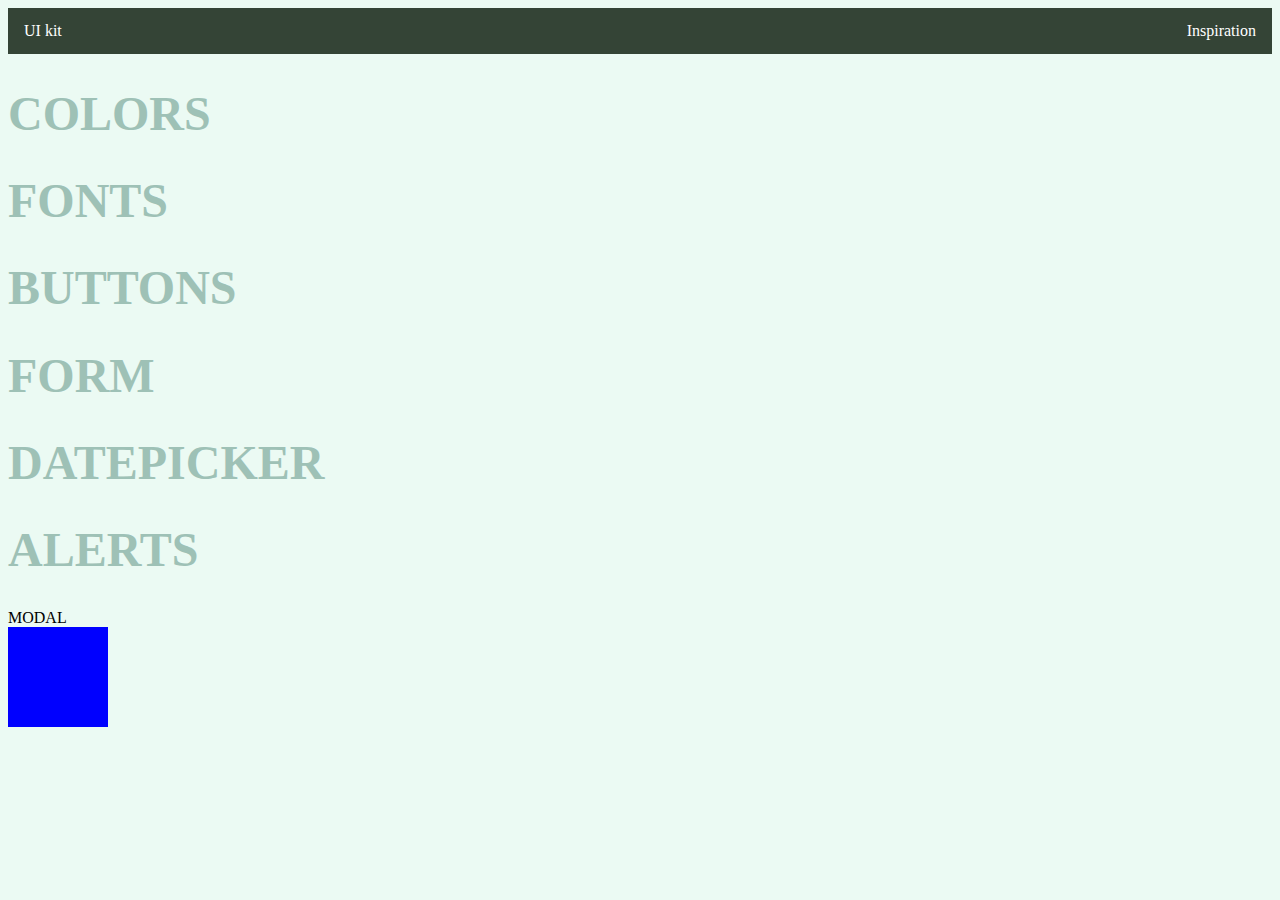
==== index.html @ 5c99bcdf "base ui kit static pages" ====
<!DOCTYPE html>
<html lang="en">
<head>
    <meta charset="UTF-8">
    <meta http-equiv="X-UA-Compatible" content="IE=edge">
    <meta name="viewport" content="width=device-width, initial-scale=1.0">
    <title>Document</title>
    <link rel="stylesheet" href="stylesheet/index.css">
    <script src="https://code.jquery.com/jquery-3.6.0.min.js"></script>
    <script>
        $(function() {
          $("#navbar").load("navbar.html");
        });
    </script>
</head>
<body>
    <div id="navbar"></div>
    <h1>COLORS</h1> 
   <h1>FONTS</h1> 
   
   <h1>BUTTONS</h1> 
   <h1>FORM</h1> 
   <h1>DATEPICKER</h1> 
   <h1>ALERTS</h1> 
    MODAL 
    <div class="square"></div>
</body>
</html>
---- stylesheet/index.css ----
h1 {
    color: rgb(158, 193, 182);
    font-family: verdana;
    font-size: 300%;
}

.square {
    width: 100px;
    height: 100px;
    background-color: blue;
  }

  body {
    background-color: rgb(235, 250, 243);
  }
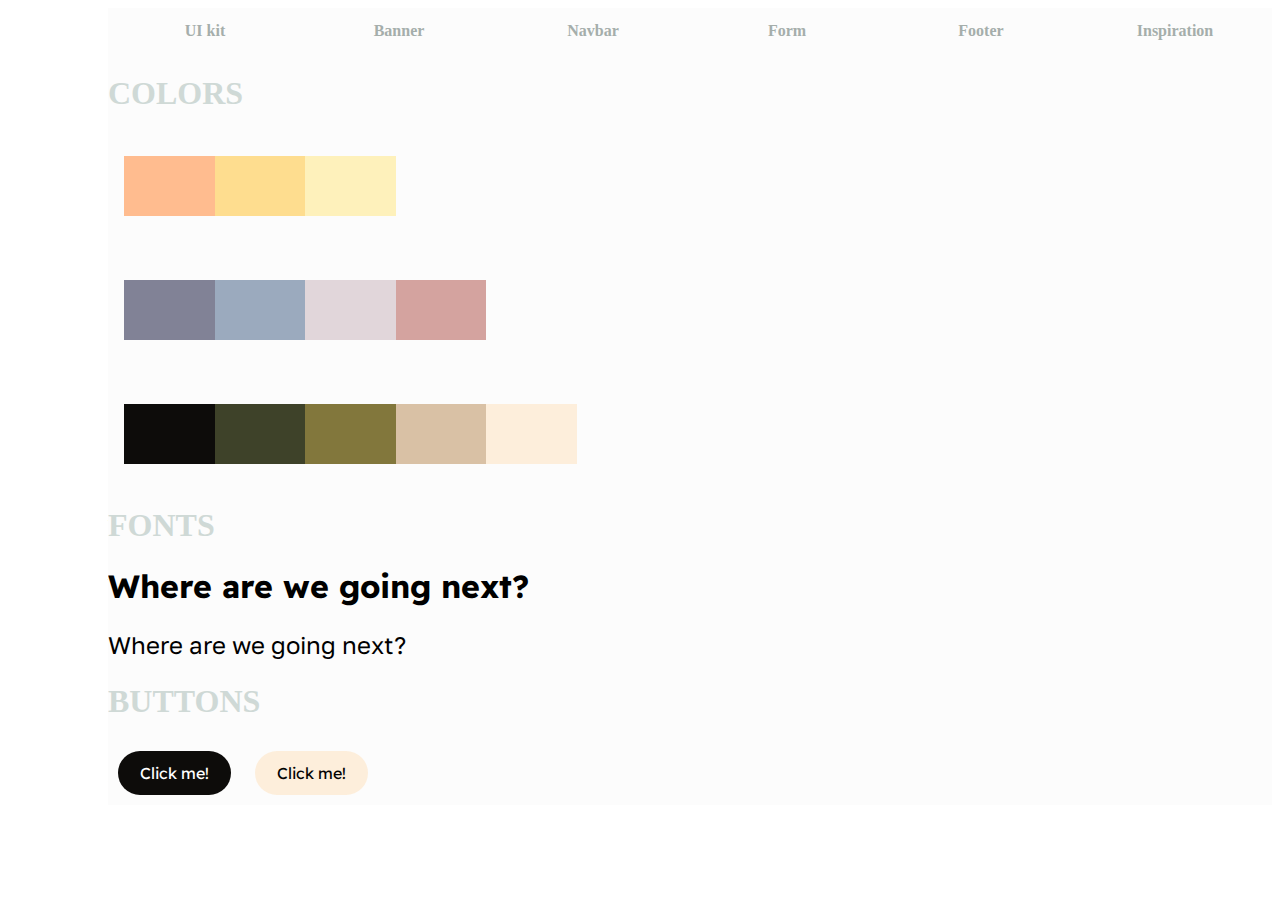
==== commit 091e0e4d: "fonts and buttons" ====
--- a/index.html
+++ b/index.html
@@ -6,7 +6,10 @@
     <meta name="viewport" content="width=device-width, initial-scale=1.0">
     <title>Document</title>
     <link rel="stylesheet" href="stylesheet/index.css">
+    <link rel="stylesheet" href="https://fonts.googleapis.com/css2?family=Golos+Text">
+    <link rel="stylesheet" href="https://fonts.googleapis.com/css2?family=Readex+Pro">
     <script src="https://code.jquery.com/jquery-3.6.0.min.js"></script>
+
     <script>
         $(function() {
           $("#navbar").load("navbar.html");
@@ -14,15 +17,62 @@
     </script>
 </head>
 <body>
+<div class="margin">
     <div id="navbar"></div>
-    <h1>COLORS</h1> 
-   <h1>FONTS</h1> 
+    <h1 class="neutral">COLORS</h1> 
+
+<div class="space">
+  <div class="container"> 
+    <div class="square" style="background-color:rgba(255, 188, 143, 1)"></div>
+    <div class="square" style="background-color:rgba(254, 221, 143, 1)"></div>
+    <div class="square" style="background-color:rgba(254, 241, 187, 1)"></div>
+  </div>
+</div>
+
+<div class="space">
+  <div class="container"> 
+      <div class="square" style="background-color:rgba(129, 130, 150, 1)"></div>
+      <div class="square" style="background-color:rgba(155, 170, 190, 1)"></div> 
+      <div class="square" style="background-color:rgba(225, 214, 218, 1)"></div>
+      <div class="square" style="background-color:rgba(212, 163, 159, 1)"></div>
+  </div>
+</div>
+
+<div class="space">
+  <div class="container">  
+      <div class="square" style="background-color:rgba(13, 12, 10, 1)"></div>
+      <div class="square" style="background-color:rgba(62, 66, 41, 1)"></div>
+      <div class="square" style="background-color:rgba(130, 119, 60, 1)"></div>
+      <div class="square" style="background-color:rgba(217, 193, 165, 1)"></div>
+      <div class="square" style="background-color:rgba(253, 238, 219, 1)"></div>
+  </div>
+</div>
+
+<h1 class="neutral">FONTS</h1> 
+
+  <h1> Where are we going next? </h1>
+  <p> Where are we going next?</p>
+
+  <h1 class="neutral">BUTTONS</h1>
+  <button class="my-button my-button-black">Click me!</button>
+  <button class="my-button my-button-beige">Click me!</button>
+
+
+
+
+      
+  
    
-   <h1>BUTTONS</h1> 
+    <!--
    <h1>FORM</h1> 
    <h1>DATEPICKER</h1> 
    <h1>ALERTS</h1> 
     MODAL 
-    <div class="square"></div>
+    <div class="square" style="background-color: blue"></div>
+
+  
+    -->
+
+</div>
 </body>
 </html>--- a/stylesheet/index.css
+++ b/stylesheet/index.css
@@ -1,15 +1,108 @@
-h1 {
-    color: rgb(158, 193, 182);
+/* neutral body elements*/
+.neutral {
+    color: rgb(207, 217, 214);
     font-family: verdana;
-    font-size: 300%;
+    font-size: 200%;
+}
+.margin {
+  background-color: rgb(252, 252, 252);
+  margin-bottom: 20px; /* Set the margin for the bottom side only */
+  margin-left: 100px; /* Center the body element horizontally */
+  margin-right: auto; /* Center the body element horizontally */
+}
+
+
+
+/* swatches */
+.space {
+  padding-top: 20px;
+  padding-bottom: 20px;
+  margin-bottom: 20px; 
+}
+.container {
+  display: flex; /* use flexbox */
+  flex-wrap: wrap; /* allow the squares to wrap */
+  width: 20 vw; /* increase the width to 20vw or more */
+  padding-top: 20px;
+  padding-bottom: 20px;
 }
 
 .square {
-    width: 100px;
-    height: 100px;
-    background-color: blue;
+  width: 8%; /* divide the width of the container into 5 squares */
+  height: 60px; /* set the height to your desired size */
+   /* add some margin between the squares */
+}
+
+/* fonts*/
+p{
+  font-family: Golos Text;
+  font-size: 150%;
+}
+
+h1{
+  font-family: Readex Pro;
+  font-size: 200%;
+}
+
+
+  .card {
+    width: 17vw;
+ }
+
+  .card {
+    /* Add shadows to create the "card" effect */
+    box-shadow: 0 4px 8px 0 rgba(0,0,0,0.2);
+    transition: 0.3s;
+    padding-top: 20px; /* add padding to the top of the container */
+    padding-bottom: 20px; /* add padding to the bottom of the container */
+    border-radius: 10px; /* Add rounded corners */
+  }
+  
+  /* On mouse-over, add a deeper shadow */
+  .card:hover {
+    box-shadow: 0 8px 16px 0 rgba(0,0,0,0.2);
+  }
+  
+  /* Add some padding inside the card container */
+  .container {
+    padding: 2px 16px;
   }
 
-  body {
-    background-color: rgb(235, 250, 243);
-  }+  .my-button{
+    font-family: Readex Pro;
+    border-color:transparent ;
+    border-radius: 30px; /* Set the radius of the corners */
+    padding: 10px 20px; /* Add padding to the button */
+    text-align: center; /* Center the text */
+    text-decoration: none; /* Remove underline */
+    display: inline-block; /* Display the button as an inline block element */
+    font-size: 16px; /* Set the font size */
+    margin: 10px; /* Add margin to the button */
+    cursor: pointer; /* Add cursor pointer to show the button is clickable */
+  }
+  
+  .my-button:hover  {
+    border-color:transparent; /* Set the background color on hover */
+  }
+
+  .my-button-black {
+    color: white; /* Set the font color */
+    background-color:rgba(13, 12, 10, 1) ; /* Set the background color */
+  }
+  .my-button-black:hover  {
+    background-color:rgba(129, 130, 150, 1);
+  }
+
+
+
+
+  .my-button-beige{
+    background-color:rgba(253, 238, 219, 1) ; /* Set the background color */
+    color: rgb(3, 3, 3); /* Set the font color */
+  }
+  
+  .my-button-beige:hover  {
+    background-color: rgba(155, 170, 190, 1);
+  }
+
+
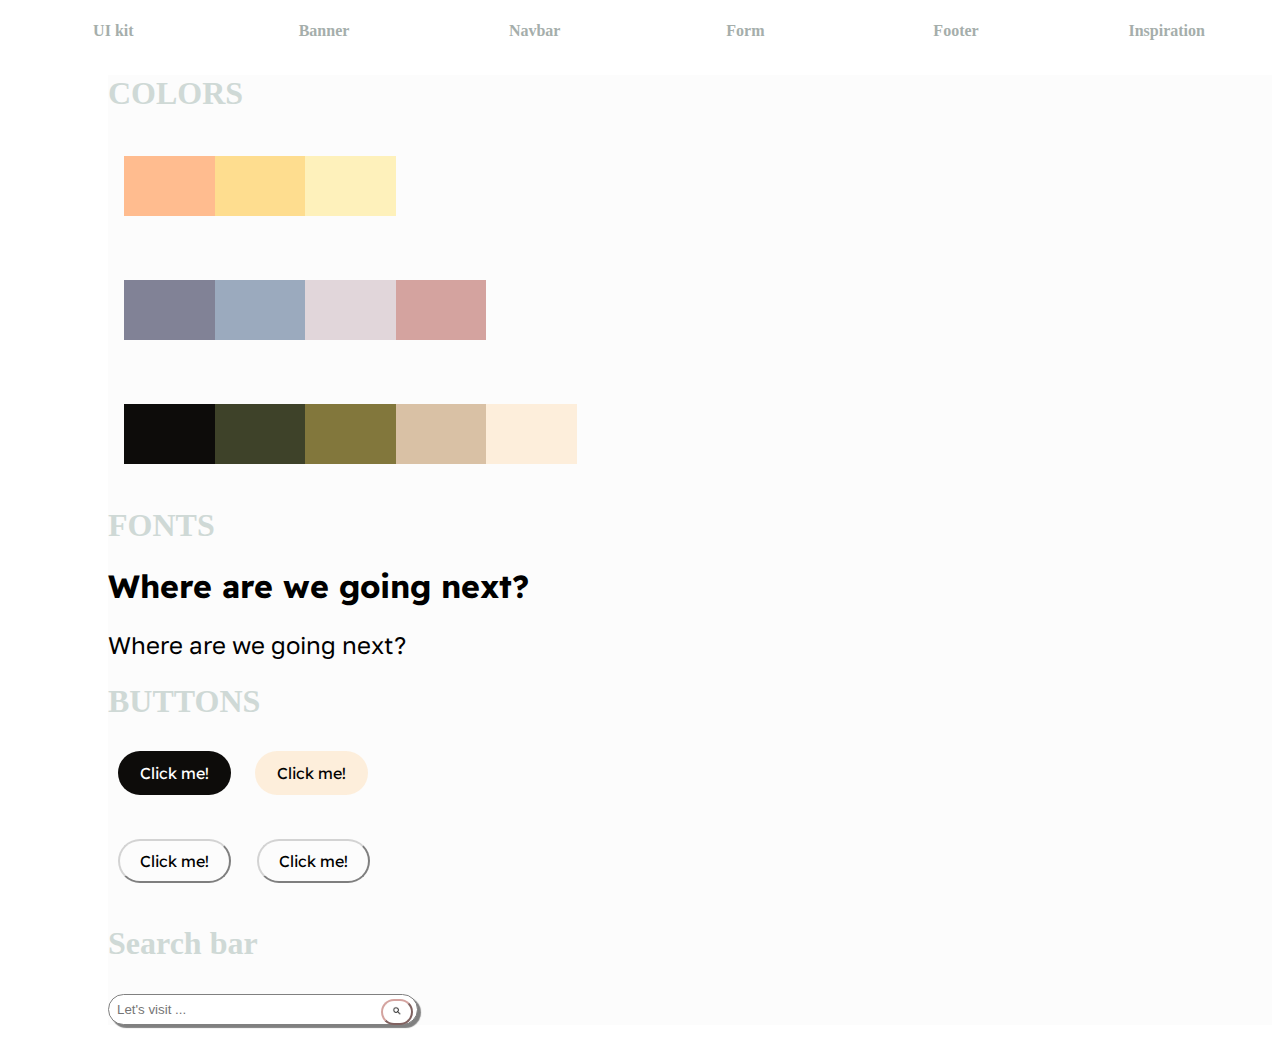
==== commit f474e46a: "banner donne" ====
--- a/index.html
+++ b/index.html
@@ -15,10 +15,11 @@
           $("#navbar").load("navbar.html");
         });
     </script>
+     <div id="navbar"></div>
 </head>
 <body>
 <div class="margin">
-    <div id="navbar"></div>
+   
     <h1 class="neutral">COLORS</h1> 
 
 <div class="space">
@@ -56,23 +57,17 @@
   <h1 class="neutral">BUTTONS</h1>
   <button class="my-button my-button-black">Click me!</button>
   <button class="my-button my-button-beige">Click me!</button>
-
-
-
-
-      
-  
-   
-    <!--
-   <h1>FORM</h1> 
-   <h1>DATEPICKER</h1> 
-   <h1>ALERTS</h1> 
-    MODAL 
-    <div class="square" style="background-color: blue"></div>
-
-  
-    -->
-
+  <p>
+    <button class="my-button my-button-transparent-green">Click me!</button>
+  <button class="my-button my-button-transparent">Click me!</button>
+  </p>
+  <h3 class="neutral">Search bar</h3> 
+    <form action="/search">
+      <div class="bar">
+        <input class="bar-text" type="text" id="search" name="q" placeholder="Let's visit ...">
+        <button class="my-button-search" type="submit"><img src="images/symboles/loupe_small.png" alt ="search"  width="10" height="10"></button>
+      </div>
+    </form>
 </div>
 </body>
 </html>--- a/stylesheet/index.css
+++ b/stylesheet/index.css
@@ -39,7 +39,7 @@
   font-size: 150%;
 }
 
-h1{
+h1, h2{
   font-family: Readex Pro;
   font-size: 200%;
 }
@@ -102,7 +102,83 @@
   }
   
   .my-button-beige:hover  {
-    background-color: rgba(155, 170, 190, 1);
+    background-color: rgba(225, 214, 218, 1);
   }
 
 
+.my-button-transparent{
+  background-color: transparent;
+  border-color: lightgrey;
+}
+.my-button-transparent:hover{
+  background-color: rgba(217, 193, 165, 1);
+  color: white;
+}
+
+.my-button-transparent-green{
+  background-color: transparent;
+  border-color: lightgrey;
+}
+.my-button-transparent-green:hover{
+  background-color:rgba(62, 66, 41, 1) ;
+  color: white;
+}
+
+.bar {
+  max-width: 300px; /* Set the maximum width of the search bar */
+  /* margin: 0 auto;This centers the element horizontally within its parent element. */
+  padding: 4px;
+  font-size: 17px;
+  margin-top: 8px;
+  margin-bottom: 10px;
+  border: 0.7px gray solid;
+  border-radius: 20px;
+  box-shadow: 3px 3px 1px gray;
+  background-color: white;
+  text-align: left; /* Align the contents of the search bar to the left */
+}
+
+.bar-text{
+  border-color: transparent;
+}
+.bar-text:focus {
+  outline: none;
+}
+/*The blue border that appears around the input element when it's in focus is the default outline styling for web browsers */
+
+.my-button-search{
+  float: right;
+  font-family: Readex Pro;
+  background-color: transparent;
+  border-color: rgba(212, 163, 159, 1);
+  border-radius: 20px; /* Set the radius of the corners */
+  padding: 5px 9px; /* Add padding to the button */
+  display: inline-block; /* Display the button as an inline block element */
+  font-size: 8px; /* Set the font size */
+  cursor: pointer; /* Add cursor pointer to show the button is clickable */
+}
+.my-button-search:hover{
+ background-color: rgba(65, 150, 112, 0.5);
+}
+
+/* Banner */
+.banner {
+  background-image: url('../images/background.jpeg');
+  background-size: cover;
+  background-position: center;
+  height: 50vh;
+  display: flex; /* enable flexbox layout */
+  flex-direction: column; /* stack child elements vertically */
+  justify-content: center; /* center child elements vertically */
+  align-items: center; /* center child elements horizontally */
+}
+
+.banner h1, .banner p {
+  margin: 0; /* remove default margins */
+  color: aliceblue;
+}
+
+.banner h1{
+  font-size: 300%;
+  
+}